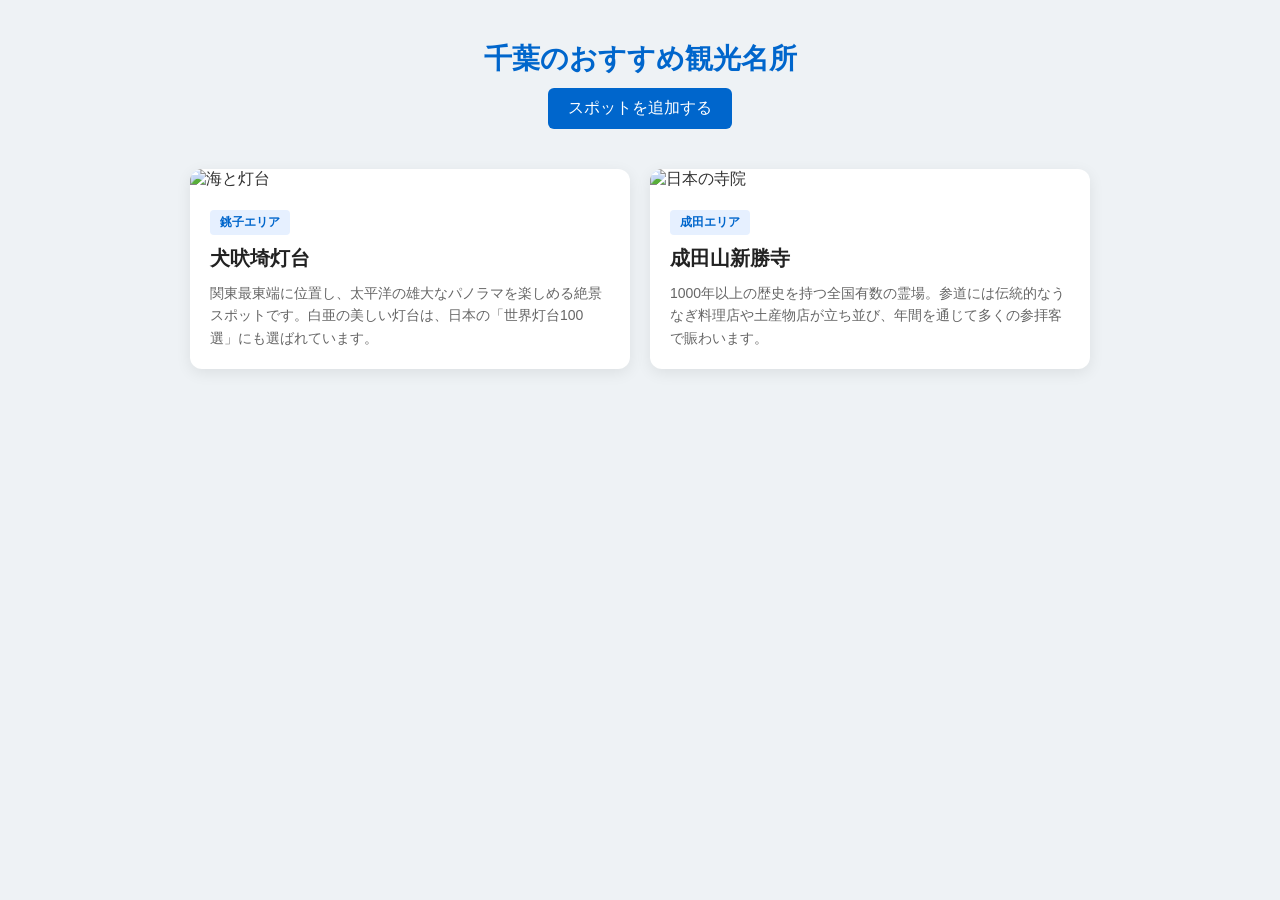
==== index.html @ cc28b860 "初回コミット: 千葉観光名所サイトの作成" ====
<!DOCTYPE html>
<html lang="ja">
<head>
    <meta charset="UTF-8">
    <meta name="viewport" content="width=device-width, initial-scale=1.0">
    <title>千葉のおすすめ観光名所</title>
    <link rel="stylesheet" href="style.css">
</head>
<body>

    <div class="header">
        <h1>千葉のおすすめ観光名所</h1>
        <!-- スポット追加ボタン -->
        <button onclick="addSpot()" style="padding: 10px 20px; font-size: 16px; background-color: #0066cc; color: white; border: none; border-radius: 6px; cursor: pointer; margin-top: 10px;">スポットを追加する</button>
    </div>

    <div class="container" id="spot-container">
        <!-- 1つ目のスポット -->
        <div class="card">
            <img class="site-image" src="https://images.unsplash.com/photo-1507525428034-b723cf961d3e?w=800" alt="海と灯台">
            <div class="content">
                <span class="tag">銚子エリア</span>
                <h2>犬吠埼灯台</h2>
                <p>関東最東端に位置し、太平洋の雄大なパノラマを楽しめる絶景スポットです。白亜の美しい灯台は、日本の「世界灯台100選」にも選ばれています。</p>
            </div>
        </div>

        <!-- 2つ目のスポット -->
        <div class="card">
            <img class="site-image" src="https://images.unsplash.com/photo-1545569341-9eb8b30979d9?w=800" alt="日本の寺院">
            <div class="content">
                <span class="tag">成田エリア</span>
                <h2>成田山新勝寺</h2>
                <p>1000年以上の歴史を持つ全国有数の霊場。参道には伝統的なうなぎ料理店や土産物店が立ち並び、年間を通じて多くの参拝客で賑わいます。</p>
            </div>
        </div>
    </div>

    <!-- JavaScriptファイルの読み込み -->
    <script src="script.js"></script>
</body>
</html>
---- style.css ----
body {
    font-family: 'Helvetica Neue', Arial, 'メイリオ', sans-serif;
    background-color: #eef2f5;
    color: #333;
    margin: 0;
    padding: 40px 20px;
}
.header {
    text-align: center;
    margin-bottom: 40px;
}
.header h1 {
    color: #0066cc;
    font-size: 28px;
    margin: 0;
}
.container {
    display: grid;
    grid-template-columns: repeat(auto-fit, minmax(300px, 1fr));
    gap: 20px;
    max-width: 900px;
    margin: 0 auto;
}
.card {
    background: #ffffff;
    border-radius: 12px;
    overflow: hidden;
    box-shadow: 0 4px 15px rgba(0,0,0,0.08);
}
.site-image {
    width: 100%;
    height: 200px;
    object-fit: cover;
}
.content {
    padding: 20px;
}
.tag {
    display: inline-block;
    background: #e6f0ff;
    color: #0066cc;
    padding: 4px 10px;
    border-radius: 4px;
    font-size: 12px;
    font-weight: bold;
    margin-bottom: 10px;
}
h2 {
    font-size: 20px;
    margin: 0 0 10px 0;
    color: #222;
}
p {
    line-height: 1.6;
    color: #666;
    font-size: 14px;
    margin: 0;
}
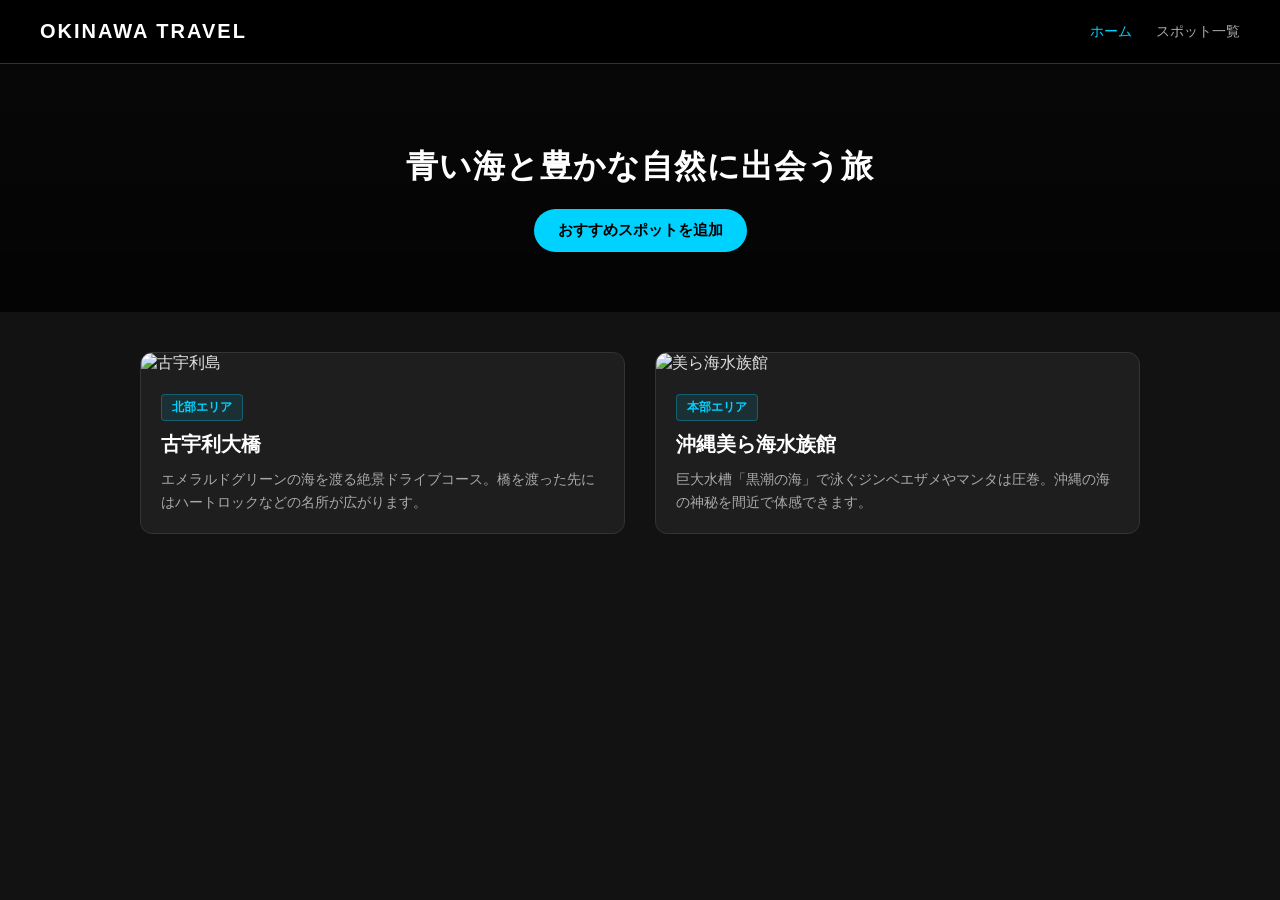
==== commit 7c81f99d: "沖縄観光テーマへ改修＆複数ページ化" ====
--- a/index.html
+++ b/index.html
@@ -3,40 +3,47 @@
 <head>
     <meta charset="UTF-8">
     <meta name="viewport" content="width=device-width, initial-scale=1.0">
-    <title>千葉のおすすめ観光名所</title>
+    <title>OKINAWA TRAVEL | 沖縄観光ガイド</title>
     <link rel="stylesheet" href="style.css">
 </head>
 <body>
 
-    <div class="header">
-        <h1>千葉のおすすめ観光名所</h1>
-        <!-- スポット追加ボタン -->
-        <button onclick="addSpot()" style="padding: 10px 20px; font-size: 16px; background-color: #0066cc; color: white; border: none; border-radius: 6px; cursor: pointer; margin-top: 10px;">スポットを追加する</button>
+    <!-- ヘッダー＆ナビゲーション -->
+    <header class="navbar">
+        <div class="logo">OKINAWA TRAVEL</div>
+        <nav>
+            <a href="index.html" class="active">ホーム</a>
+            <a href="spots.html">スポット一覧</a>
+        </nav>
+    </header>
+
+    <!-- メインビジュアル -->
+    <div class="hero">
+        <h1>青い海と豊かな自然に出会う旅</h1>
+        <button onclick="addSpot()" class="btn-primary">おすすめスポットを追加</button>
     </div>
 
+    <!-- コンテンツカード -->
     <div class="container" id="spot-container">
-        <!-- 1つ目のスポット -->
         <div class="card">
-            <img class="site-image" src="https://images.unsplash.com/photo-1507525428034-b723cf961d3e?w=800" alt="海と灯台">
+            <img class="site-image" src="https://images.unsplash.com/photo-1507525428034-b723cf961d3e?w=800" alt="古宇利島">
             <div class="content">
-                <span class="tag">銚子エリア</span>
-                <h2>犬吠埼灯台</h2>
-                <p>関東最東端に位置し、太平洋の雄大なパノラマを楽しめる絶景スポットです。白亜の美しい灯台は、日本の「世界灯台100選」にも選ばれています。</p>
+                <span class="tag">北部エリア</span>
+                <h2>古宇利大橋</h2>
+                <p>エメラルドグリーンの海を渡る絶景ドライブコース。橋を渡った先にはハートロックなどの名所が広がります。</p>
             </div>
         </div>
 
-        <!-- 2つ目のスポット -->
         <div class="card">
-            <img class="site-image" src="https://images.unsplash.com/photo-1545569341-9eb8b30979d9?w=800" alt="日本の寺院">
+            <img class="site-image" src="https://images.unsplash.com/photo-1545569341-9eb8b30979d9?w=800" alt="美ら海水族館">
             <div class="content">
-                <span class="tag">成田エリア</span>
-                <h2>成田山新勝寺</h2>
-                <p>1000年以上の歴史を持つ全国有数の霊場。参道には伝統的なうなぎ料理店や土産物店が立ち並び、年間を通じて多くの参拝客で賑わいます。</p>
+                <span class="tag">本部エリア</span>
+                <h2>沖縄美ら海水族館</h2>
+                <p>巨大水槽「黒潮の海」で泳ぐジンベエザメやマンタは圧巻。沖縄の海の神秘を間近で体感できます。</p>
             </div>
         </div>
     </div>
 
-    <!-- JavaScriptファイルの読み込み -->
     <script src="script.js"></script>
 </body>
 </html>
--- a/style.css
+++ b/style.css
@@ -1,35 +1,92 @@
 body {
     font-family: 'Helvetica Neue', Arial, 'メイリオ', sans-serif;
-    background-color: #eef2f5;
-    color: #333;
+    background-color: #121212;
+    color: #e0e0e0;
     margin: 0;
-    padding: 40px 20px;
+    padding: 0 0 60px 0;
 }
-.header {
+
+/* ナビゲーションバー */
+.navbar {
+    display: flex;
+    justify-content: space-between;
+    align-items: center;
+    padding: 20px 40px;
+    background-color: #000000;
+    border-bottom: 1px solid #333;
+}
+.logo {
+    font-size: 20px;
+    font-weight: bold;
+    letter-spacing: 2px;
+    color: #fff;
+}
+.navbar nav a {
+    color: #aaa;
+    text-decoration: none;
+    margin-left: 20px;
+    font-size: 14px;
+    transition: color 0.3s;
+}
+.navbar nav a:hover,
+.navbar nav a.active {
+    color: #00d2ff;
+}
+
+/* メインビジュアル */
+.hero {
     text-align: center;
+    padding: 60px 20px;
+    background: linear-gradient(rgba(0,0,0,0.6), rgba(0,0,0,0.8)), url('https://images.unsplash.com/photo-1507525428034-b723cf961d3e?w=1200');
+    background-size: cover;
+    background-position: center;
     margin-bottom: 40px;
 }
-.header h1 {
-    color: #0066cc;
-    font-size: 28px;
-    margin: 0;
+.hero h1 {
+    font-size: 32px;
+    color: #fff;
+    margin-bottom: 20px;
+    letter-spacing: 1px;
 }
+
+.btn-primary {
+    padding: 12px 24px;
+    font-size: 15px;
+    background-color: #00d2ff;
+    color: #000;
+    font-weight: bold;
+    border: none;
+    border-radius: 30px;
+    cursor: pointer;
+    transition: transform 0.2s;
+}
+.btn-primary:hover {
+    transform: scale(1.05);
+}
+
+/* カードレイアウト */
 .container {
     display: grid;
     grid-template-columns: repeat(auto-fit, minmax(300px, 1fr));
-    gap: 20px;
-    max-width: 900px;
+    gap: 30px;
+    max-width: 1000px;
     margin: 0 auto;
+    padding: 0 20px;
 }
 .card {
-    background: #ffffff;
+    background: #1e1e1e;
     border-radius: 12px;
     overflow: hidden;
-    box-shadow: 0 4px 15px rgba(0,0,0,0.08);
+    border: 1px solid #333;
+    transition: transform 0.3s, box-shadow 0.3s;
+}
+.card:hover {
+    transform: translateY(-5px);
+    box-shadow: 0 8px 20px rgba(0, 210, 255, 0.15);
 }
 .site-image {
     width: 100%;
-    height: 200px;
+    height: 220px;
     object-fit: cover;
 }
 .content {
@@ -37,22 +94,23 @@
 }
 .tag {
     display: inline-block;
-    background: #e6f0ff;
-    color: #0066cc;
+    background: #00d2ff1a;
+    color: #00d2ff;
     padding: 4px 10px;
     border-radius: 4px;
     font-size: 12px;
     font-weight: bold;
     margin-bottom: 10px;
+    border: 1px solid #00d2ff4d;
 }
 h2 {
     font-size: 20px;
     margin: 0 0 10px 0;
-    color: #222;
+    color: #fff;
 }
 p {
     line-height: 1.6;
-    color: #666;
+    color: #aaa;
     font-size: 14px;
     margin: 0;
 }
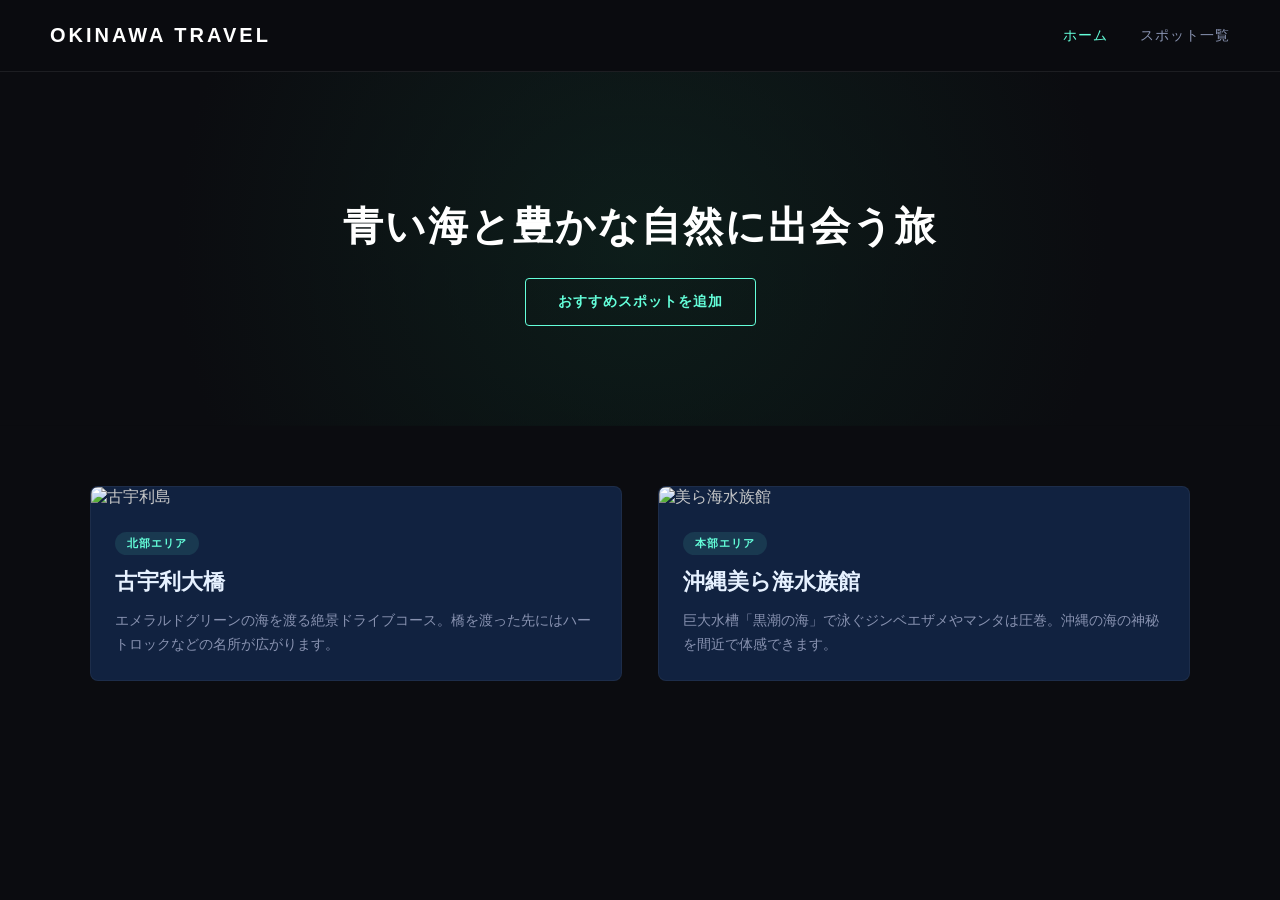
==== commit a2e0a9b7: "スクロールアニメーション対応完了" ====
--- a/index.html
+++ b/index.html
@@ -19,13 +19,13 @@
 
     <!-- メインビジュアル -->
     <div class="hero">
-        <h1>青い海と豊かな自然に出会う旅</h1>
-        <button onclick="addSpot()" class="btn-primary">おすすめスポットを追加</button>
+        <h1 class="fade-in-target">青い海と豊かな自然に出会う旅</h1>
+        <button onclick="addSpot()" class="btn-primary fade-in-target">おすすめスポットを追加</button>
     </div>
 
     <!-- コンテンツカード -->
     <div class="container" id="spot-container">
-        <div class="card">
+        <div class="card fade-in-target">
             <img class="site-image" src="https://images.unsplash.com/photo-1507525428034-b723cf961d3e?w=800" alt="古宇利島">
             <div class="content">
                 <span class="tag">北部エリア</span>
@@ -34,7 +34,7 @@
             </div>
         </div>
 
-        <div class="card">
+        <div class="card fade-in-target">
             <img class="site-image" src="https://images.unsplash.com/photo-1545569341-9eb8b30979d9?w=800" alt="美ら海水族館">
             <div class="content">
                 <span class="tag">本部エリア</span>
--- a/style.css
+++ b/style.css
@@ -1,9 +1,10 @@
 body {
     font-family: 'Helvetica Neue', Arial, 'メイリオ', sans-serif;
-    background-color: #121212;
-    color: #e0e0e0;
+    background-color: #0b0c10;
+    color: #c5c6c7;
     margin: 0;
-    padding: 0 0 60px 0;
+    padding: 0 0 80px 0;
+    overflow-x: hidden;
 }
 
 /* ナビゲーションバー */
@@ -11,106 +12,140 @@
     display: flex;
     justify-content: space-between;
     align-items: center;
-    padding: 20px 40px;
-    background-color: #000000;
-    border-bottom: 1px solid #333;
+    padding: 24px 50px;
+    background: rgba(11, 12, 16, 0.85);
+    backdrop-filter: blur(10px);
+    position: sticky;
+    top: 0;
+    z-index: 100;
+    border-bottom: 1px solid rgba(255, 255, 255, 0.08);
 }
 .logo {
     font-size: 20px;
-    font-weight: bold;
-    letter-spacing: 2px;
+    font-weight: 700;
+    letter-spacing: 3px;
     color: #fff;
 }
 .navbar nav a {
-    color: #aaa;
+    color: #8892b0;
     text-decoration: none;
-    margin-left: 20px;
+    margin-left: 28px;
     font-size: 14px;
-    transition: color 0.3s;
+    letter-spacing: 1px;
+    transition: all 0.3s ease;
 }
 .navbar nav a:hover,
 .navbar nav a.active {
-    color: #00d2ff;
+    color: #64ffda;
 }
 
 /* メインビジュアル */
 .hero {
     text-align: center;
-    padding: 60px 20px;
-    background: linear-gradient(rgba(0,0,0,0.6), rgba(0,0,0,0.8)), url('https://images.unsplash.com/photo-1507525428034-b723cf961d3e?w=1200');
+    padding: 100px 20px;
+    background: radial-gradient(circle at center, rgba(100, 255, 218, 0.1) 0%, rgba(11, 12, 16, 1) 70%),
+                linear-gradient(rgba(0,0,0,0.6), rgba(0,0,0,0.8)), 
+                url('https://images.unsplash.com/photo-1507525428034-b723cf961d3e?w=1200');
     background-size: cover;
     background-position: center;
-    margin-bottom: 40px;
+    margin-bottom: 60px;
 }
 .hero h1 {
-    font-size: 32px;
-    color: #fff;
-    margin-bottom: 20px;
-    letter-spacing: 1px;
+    font-size: 40px;
+    color: #ffffff;
+    margin-bottom: 24px;
+    letter-spacing: 2px;
+    font-weight: 700;
 }
 
 .btn-primary {
-    padding: 12px 24px;
-    font-size: 15px;
-    background-color: #00d2ff;
-    color: #000;
-    font-weight: bold;
-    border: none;
-    border-radius: 30px;
+    padding: 14px 32px;
+    font-size: 14px;
+    background: transparent;
+    color: #64ffda;
+    font-weight: 600;
+    letter-spacing: 1px;
+    border: 1px solid #64ffda;
+    border-radius: 4px;
     cursor: pointer;
-    transition: transform 0.2s;
+    transition: all 0.3s ease;
 }
 .btn-primary:hover {
-    transform: scale(1.05);
+    background: rgba(100, 255, 218, 0.1);
+    transform: translateY(-3px);
+    box-shadow: 0 10px 20px -10px rgba(100, 255, 218, 0.3);
 }
 
 /* カードレイアウト */
 .container {
     display: grid;
-    grid-template-columns: repeat(auto-fit, minmax(300px, 1fr));
-    gap: 30px;
-    max-width: 1000px;
+    grid-template-columns: repeat(auto-fit, minmax(320px, 1fr));
+    gap: 36px;
+    max-width: 1100px;
     margin: 0 auto;
-    padding: 0 20px;
+    padding: 0 24px;
 }
 .card {
-    background: #1e1e1e;
-    border-radius: 12px;
+    background: #112240;
+    border-radius: 8px;
     overflow: hidden;
-    border: 1px solid #333;
-    transition: transform 0.3s, box-shadow 0.3s;
+    border: 1px solid rgba(255, 255, 255, 0.05);
+    transition: all 0.4s cubic-bezier(0.25, 1, 0.5, 1);
 }
 .card:hover {
-    transform: translateY(-5px);
-    box-shadow: 0 8px 20px rgba(0, 210, 255, 0.15);
+    transform: translateY(-8px);
+    box-shadow: 0 20px 30px -15px rgba(2, 12, 27, 0.7), 0 0 15px rgba(100, 255, 218, 0.2);
+    border-color: rgba(100, 255, 218, 0.3);
 }
+
 .site-image {
     width: 100%;
     height: 220px;
     object-fit: cover;
+    transition: transform 0.5s ease;
 }
+.card:hover .site-image {
+    transform: scale(1.05); /* マウスホバーで画像を拡大 */
+}
+
 .content {
-    padding: 20px;
+    padding: 24px;
 }
 .tag {
     display: inline-block;
-    background: #00d2ff1a;
-    color: #00d2ff;
-    padding: 4px 10px;
-    border-radius: 4px;
-    font-size: 12px;
-    font-weight: bold;
-    margin-bottom: 10px;
-    border: 1px solid #00d2ff4d;
+    background: rgba(100, 255, 218, 0.1);
+    color: #64ffda;
+    padding: 4px 12px;
+    border-radius: 20px;
+    font-size: 11px;
+    font-weight: 600;
+    letter-spacing: 1px;
+    margin-bottom: 12px;
 }
 h2 {
-    font-size: 20px;
-    margin: 0 0 10px 0;
-    color: #fff;
+    font-size: 22px;
+    margin: 0 0 12px 0;
+    color: #e6f1ff;
+    font-weight: 600;
 }
 p {
-    line-height: 1.6;
-    color: #aaa;
+    line-height: 1.7;
+    color: #8892b0;
     font-size: 14px;
     margin: 0;
+}
+
+/* ==========================================
+   スクロール発火アニメーション設定
+   ========================================== */
+.fade-in-target {
+    opacity: 0;
+    transform: translateY(40px);
+    transition: opacity 0.8s ease, transform 0.8s cubic-bezier(0.16, 1, 0.3, 1);
+}
+
+/* JavaScriptでこのクラスが付くと浮き上がる */
+.fade-in-target.visible {
+    opacity: 1;
+    transform: translateY(0);
 }
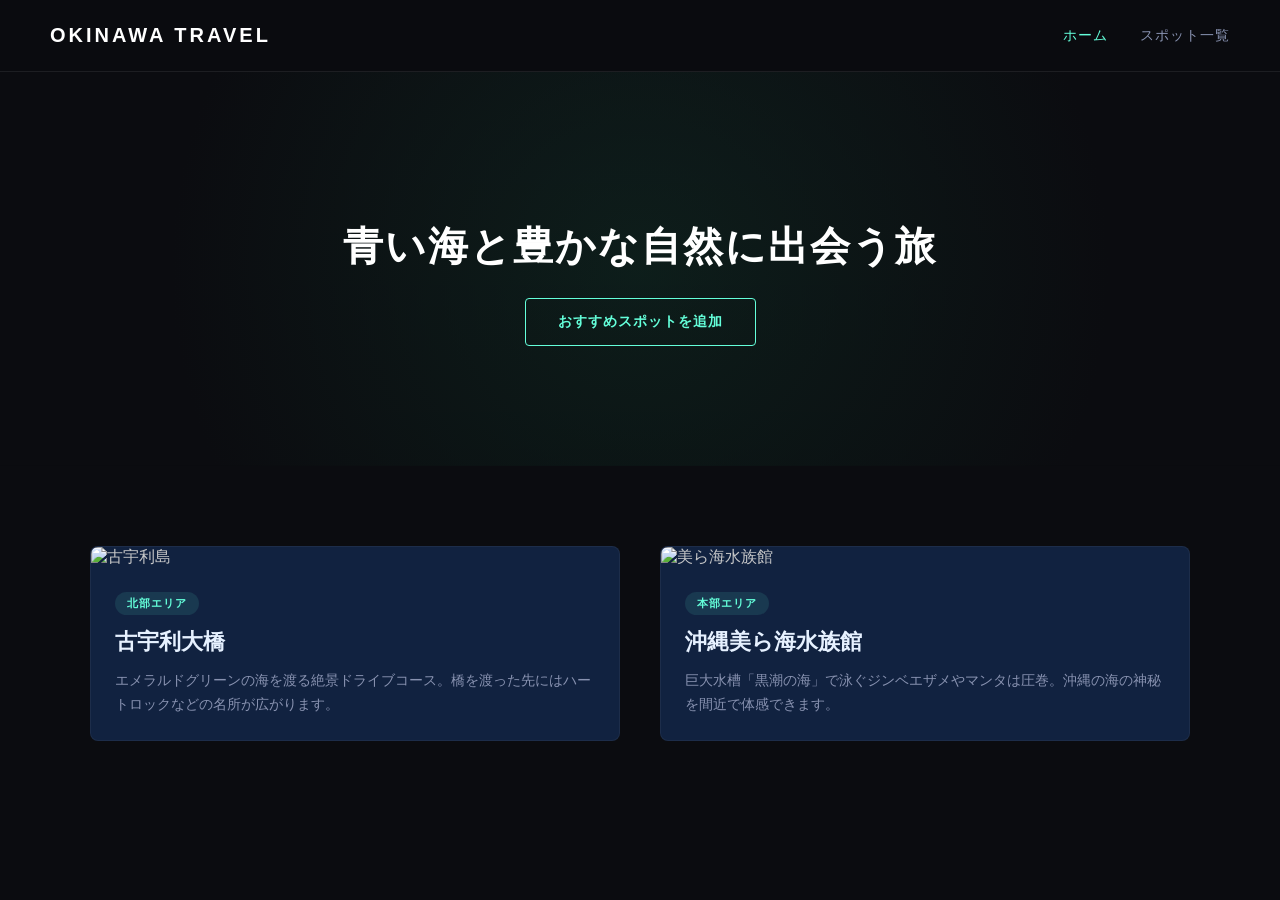
==== commit 7552678b: "スクロール位置連動アニメーションへ完全修正" ====
--- a/index.html
+++ b/index.html
@@ -19,13 +19,13 @@
 
     <!-- メインビジュアル -->
     <div class="hero">
-        <h1 class="fade-in-target">青い海と豊かな自然に出会う旅</h1>
-        <button onclick="addSpot()" class="btn-primary fade-in-target">おすすめスポットを追加</button>
+        <h1 class="scroll-fade">青い海と豊かな自然に出会う旅</h1>
+        <button onclick="addSpot()" class="btn-primary scroll-fade">おすすめスポットを追加</button>
     </div>
 
     <!-- コンテンツカード -->
     <div class="container" id="spot-container">
-        <div class="card fade-in-target">
+        <div class="card scroll-fade">
             <img class="site-image" src="https://images.unsplash.com/photo-1507525428034-b723cf961d3e?w=800" alt="古宇利島">
             <div class="content">
                 <span class="tag">北部エリア</span>
@@ -34,7 +34,7 @@
             </div>
         </div>
 
-        <div class="card fade-in-target">
+        <div class="card scroll-fade">
             <img class="site-image" src="https://images.unsplash.com/photo-1545569341-9eb8b30979d9?w=800" alt="美ら海水族館">
             <div class="content">
                 <span class="tag">本部エリア</span>
--- a/style.css
+++ b/style.css
@@ -3,7 +3,7 @@
     background-color: #0b0c10;
     color: #c5c6c7;
     margin: 0;
-    padding: 0 0 80px 0;
+    padding: 0 0 100px 0;
     overflow-x: hidden;
 }
 
@@ -13,7 +13,7 @@
     justify-content: space-between;
     align-items: center;
     padding: 24px 50px;
-    background: rgba(11, 12, 16, 0.85);
+    background: rgba(11, 12, 16, 0.9);
     backdrop-filter: blur(10px);
     position: sticky;
     top: 0;
@@ -42,13 +42,13 @@
 /* メインビジュアル */
 .hero {
     text-align: center;
-    padding: 100px 20px;
+    padding: 120px 20px;
     background: radial-gradient(circle at center, rgba(100, 255, 218, 0.1) 0%, rgba(11, 12, 16, 1) 70%),
                 linear-gradient(rgba(0,0,0,0.6), rgba(0,0,0,0.8)), 
                 url('https://images.unsplash.com/photo-1507525428034-b723cf961d3e?w=1200');
     background-size: cover;
     background-position: center;
-    margin-bottom: 60px;
+    margin-bottom: 80px;
 }
 .hero h1 {
     font-size: 40px;
@@ -80,7 +80,7 @@
 .container {
     display: grid;
     grid-template-columns: repeat(auto-fit, minmax(320px, 1fr));
-    gap: 36px;
+    gap: 40px;
     max-width: 1100px;
     margin: 0 auto;
     padding: 0 24px;
@@ -90,7 +90,7 @@
     border-radius: 8px;
     overflow: hidden;
     border: 1px solid rgba(255, 255, 255, 0.05);
-    transition: all 0.4s cubic-bezier(0.25, 1, 0.5, 1);
+    transition: transform 0.4s cubic-bezier(0.25, 1, 0.5, 1), box-shadow 0.4s ease, border-color 0.4s ease;
 }
 .card:hover {
     transform: translateY(-8px);
@@ -105,7 +105,7 @@
     transition: transform 0.5s ease;
 }
 .card:hover .site-image {
-    transform: scale(1.05); /* マウスホバーで画像を拡大 */
+    transform: scale(1.05);
 }
 
 .content {
@@ -136,16 +136,16 @@
 }
 
 /* ==========================================
-   スクロール発火アニメーション設定
+   スクロール発火用スタイル（初期状態は完全非表示）
    ========================================== */
-.fade-in-target {
+.scroll-fade {
     opacity: 0;
-    transform: translateY(40px);
-    transition: opacity 0.8s ease, transform 0.8s cubic-bezier(0.16, 1, 0.3, 1);
+    transform: translateY(60px); /* 最初は60px下に隠しておく */
+    transition: opacity 1s cubic-bezier(0.16, 1, 0.3, 1), transform 1s cubic-bezier(0.16, 1, 0.3, 1);
 }
 
-/* JavaScriptでこのクラスが付くと浮き上がる */
-.fade-in-target.visible {
+/* スクロールして画面に入った時につくクラス */
+.scroll-fade.is-visible {
     opacity: 1;
-    transform: translateY(0);
+    transform: translateY(0); /* 元の位置へ滑らかに移動 */
 }
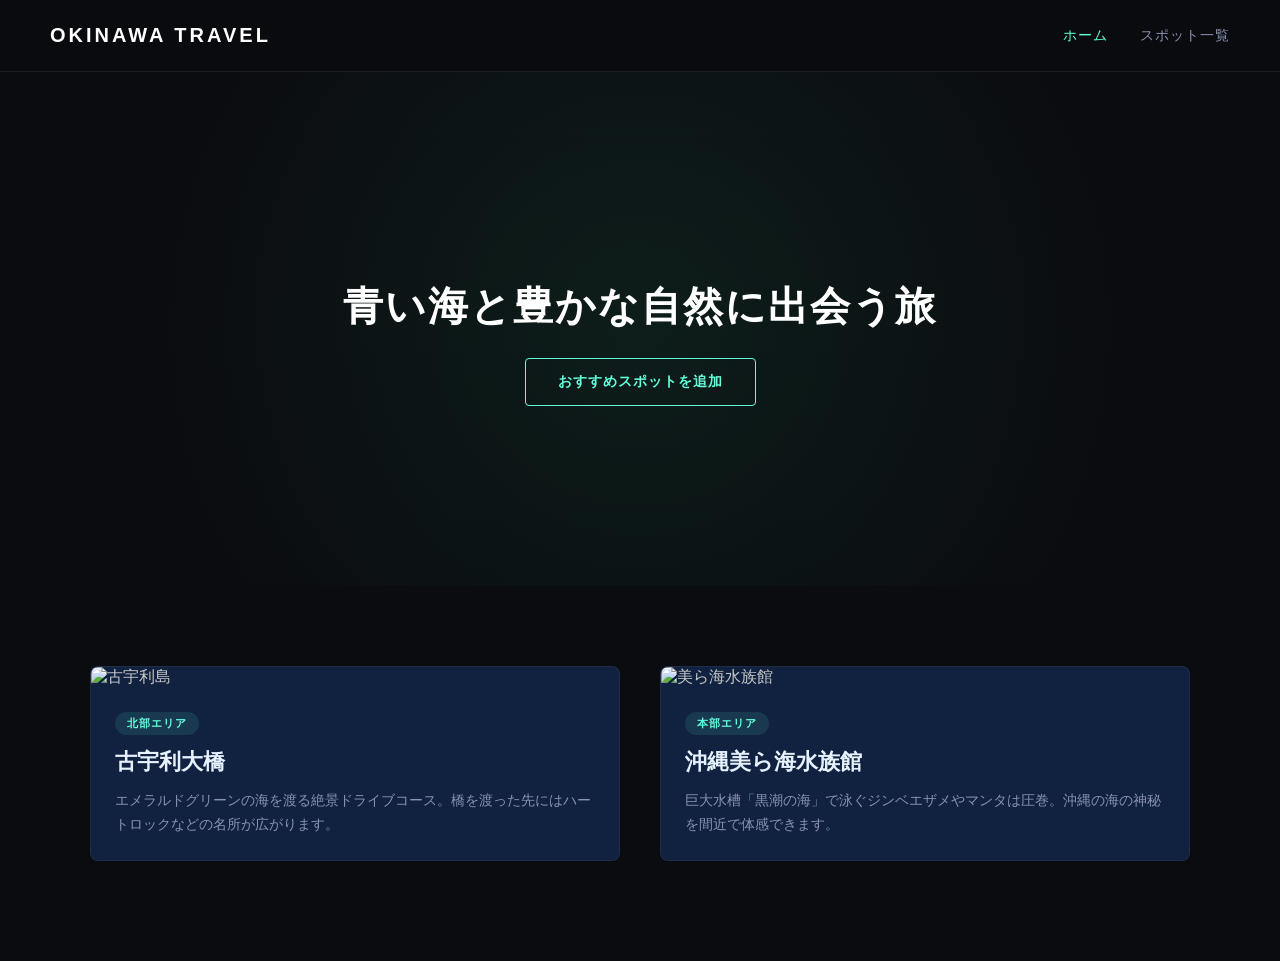
==== commit e0d12dfc: "アニメーション発火位置調整と画像差し替え" ====
--- a/index.html
+++ b/index.html
@@ -8,7 +8,6 @@
 </head>
 <body>
 
-    <!-- ヘッダー＆ナビゲーション -->
     <header class="navbar">
         <div class="logo">OKINAWA TRAVEL</div>
         <nav>
@@ -17,13 +16,11 @@
         </nav>
     </header>
 
-    <!-- メインビジュアル -->
     <div class="hero">
         <h1 class="scroll-fade">青い海と豊かな自然に出会う旅</h1>
         <button onclick="addSpot()" class="btn-primary scroll-fade">おすすめスポットを追加</button>
     </div>
 
-    <!-- コンテンツカード -->
     <div class="container" id="spot-container">
         <div class="card scroll-fade">
             <img class="site-image" src="https://images.unsplash.com/photo-1507525428034-b723cf961d3e?w=800" alt="古宇利島">
@@ -35,7 +32,7 @@
         </div>
 
         <div class="card scroll-fade">
-            <img class="site-image" src="https://images.unsplash.com/photo-1545569341-9eb8b30979d9?w=800" alt="美ら海水族館">
+            <img class="site-image" src="https://images.unsplash.com/photo-1544551763-46a013bb70d5?w=800" alt="美ら海水族館">
             <div class="content">
                 <span class="tag">本部エリア</span>
                 <h2>沖縄美ら海水族館</h2>
--- a/style.css
+++ b/style.css
@@ -39,10 +39,10 @@
     color: #64ffda;
 }
 
-/* メインビジュアル */
+/* メインビジュアル（縦幅を広げてカードを画面下に押し出す） */
 .hero {
     text-align: center;
-    padding: 120px 20px;
+    padding: 180px 20px;
     background: radial-gradient(circle at center, rgba(100, 255, 218, 0.1) 0%, rgba(11, 12, 16, 1) 70%),
                 linear-gradient(rgba(0,0,0,0.6), rgba(0,0,0,0.8)), 
                 url('https://images.unsplash.com/photo-1507525428034-b723cf961d3e?w=1200');
@@ -136,16 +136,16 @@
 }
 
 /* ==========================================
-   スクロール発火用スタイル（初期状態は完全非表示）
+   スクロールアニメーション（80px下から浮き出る）
    ========================================== */
 .scroll-fade {
     opacity: 0;
-    transform: translateY(60px); /* 最初は60px下に隠しておく */
-    transition: opacity 1s cubic-bezier(0.16, 1, 0.3, 1), transform 1s cubic-bezier(0.16, 1, 0.3, 1);
+    transform: translateY(80px); /* 最初は80px下に隠す */
+    transition: opacity 0.8s ease-out, transform 0.8s ease-out;
 }
 
-/* スクロールして画面に入った時につくクラス */
+/* 画面内に入ったら発火 */
 .scroll-fade.is-visible {
     opacity: 1;
-    transform: translateY(0); /* 元の位置へ滑らかに移動 */
+    transform: translateY(0);
 }
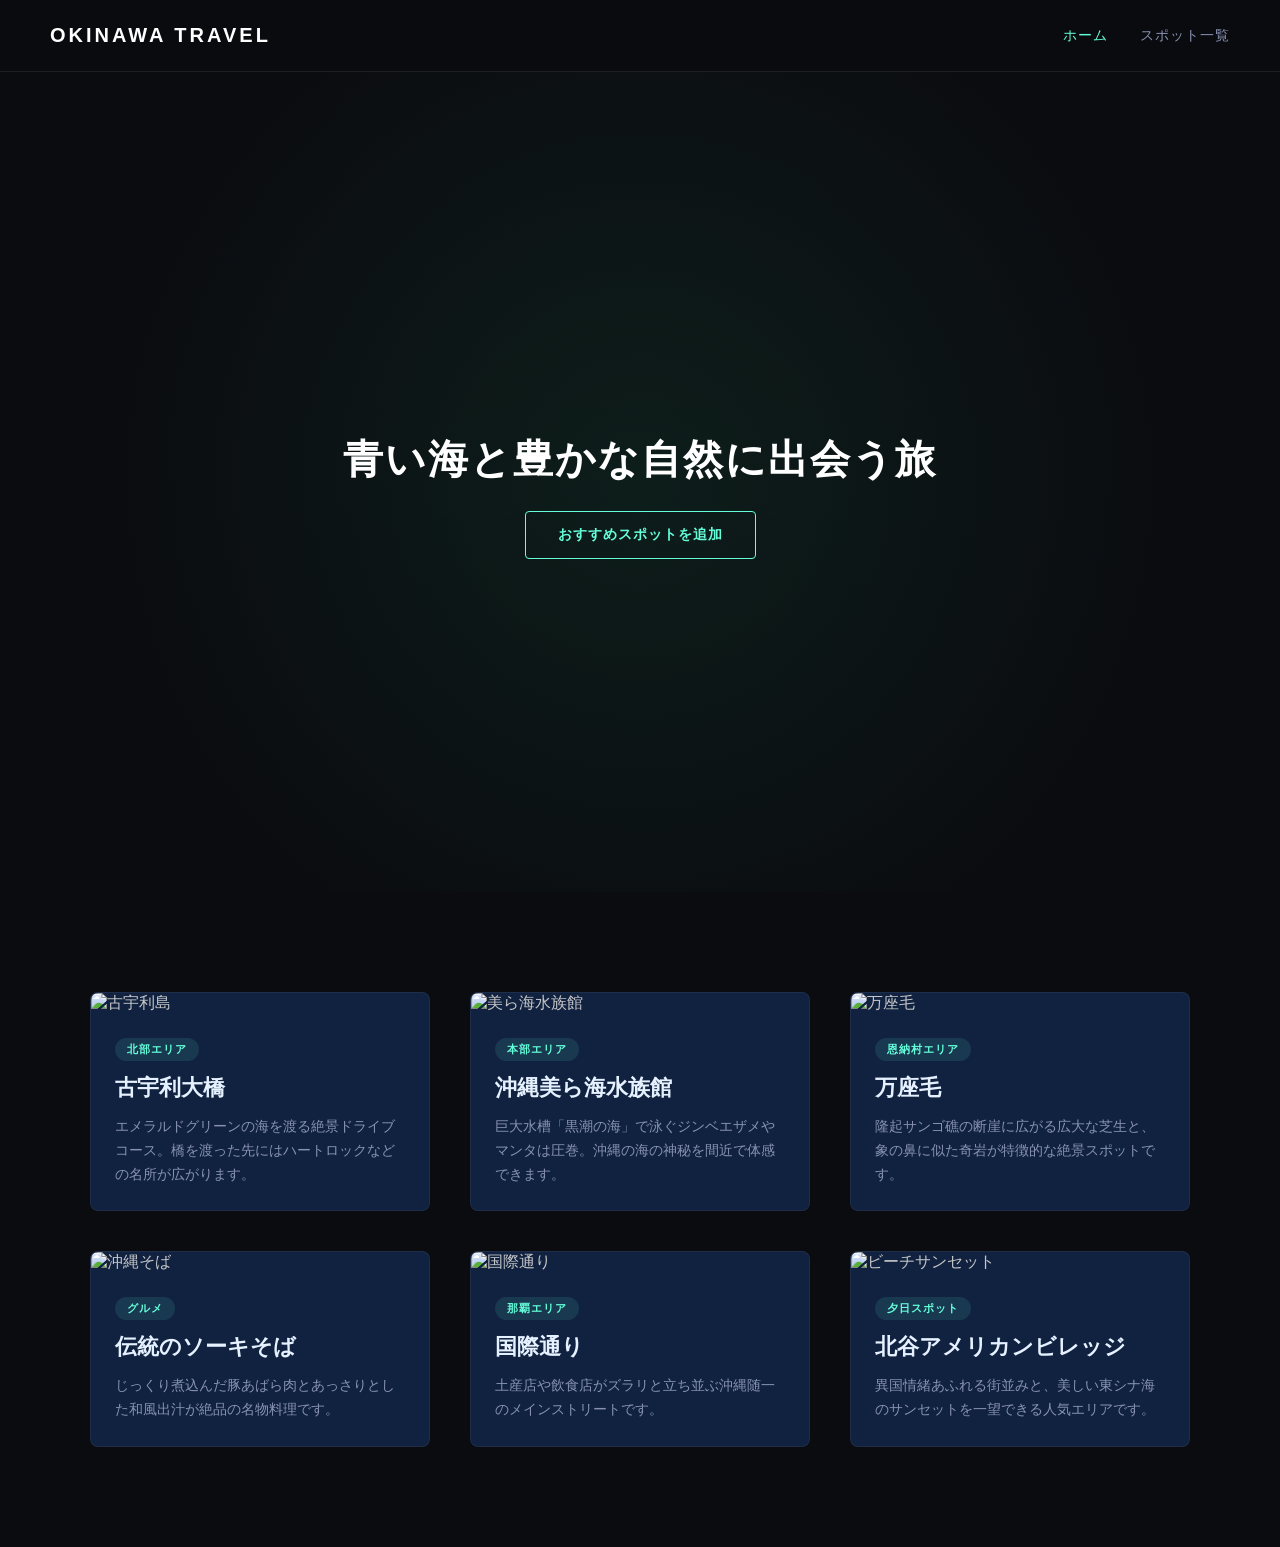
==== commit 2932e2db: "カード追加とアニメーション強調" ====
--- a/index.html
+++ b/index.html
@@ -17,11 +17,12 @@
     </header>
 
     <div class="hero">
-        <h1 class="scroll-fade">青い海と豊かな自然に出会う旅</h1>
-        <button onclick="addSpot()" class="btn-primary scroll-fade">おすすめスポットを追加</button>
+        <h1>青い海と豊かな自然に出会う旅</h1>
+        <button onclick="addSpot()" class="btn-primary">おすすめスポットを追加</button>
     </div>
 
     <div class="container" id="spot-container">
+        
         <div class="card scroll-fade">
             <img class="site-image" src="https://images.unsplash.com/photo-1507525428034-b723cf961d3e?w=800" alt="古宇利島">
             <div class="content">
@@ -39,6 +40,43 @@
                 <p>巨大水槽「黒潮の海」で泳ぐジンベエザメやマンタは圧巻。沖縄の海の神秘を間近で体感できます。</p>
             </div>
         </div>
+
+        <div class="card scroll-fade">
+            <img class="site-image" src="https://images.unsplash.com/photo-1540206395-68808572332f?w=800" alt="万座毛">
+            <div class="content">
+                <span class="tag">恩納村エリア</span>
+                <h2>万座毛</h2>
+                <p>隆起サンゴ礁の断崖に広がる広大な芝生と、象の鼻に似た奇岩が特徴的な絶景スポットです。</p>
+            </div>
+        </div>
+
+        <div class="card scroll-fade">
+            <img class="site-image" src="https://images.unsplash.com/photo-1569718212165-3a8278d5f624?w=800" alt="沖縄そば">
+            <div class="content">
+                <span class="tag">グルメ</span>
+                <h2>伝統のソーキそば</h2>
+                <p>じっくり煮込んだ豚あばら肉とあっさりとした和風出汁が絶品の名物料理です。</p>
+            </div>
+        </div>
+
+        <div class="card scroll-fade">
+            <img class="site-image" src="https://images.unsplash.com/photo-1519046904884-53103b34b206?w=800" alt="国際通り">
+            <div class="content">
+                <span class="tag">那覇エリア</span>
+                <h2>国際通り</h2>
+                <p>土産店や飲食店がズラリと立ち並ぶ沖縄随一のメインストリートです。</p>
+            </div>
+        </div>
+
+        <div class="card scroll-fade">
+            <img class="site-image" src="https://images.unsplash.com/photo-1506953823976-52e1fdc0149a?w=800" alt="ビーチサンセット">
+            <div class="content">
+                <span class="tag">夕日スポット</span>
+                <h2>北谷アメリカンビレッジ</h2>
+                <p>異国情緒あふれる街並みと、美しい東シナ海のサンセットを一望できる人気エリアです。</p>
+            </div>
+        </div>
+
     </div>
 
     <script src="script.js"></script>
--- a/style.css
+++ b/style.css
@@ -39,16 +39,20 @@
     color: #64ffda;
 }
 
-/* メインビジュアル（縦幅を広げてカードを画面下に押し出す） */
+/* メインビジュアル（画面いっぱいの高さにしてカードを完全に画面外へ押し出す） */
 .hero {
-    text-align: center;
-    padding: 180px 20px;
+    display: flex;
+    flex-direction: column;
+    justify-content: center;
+    align-items: center;
+    min-height: calc(100vh - 80px); /* 画面の高さを100%使う */
+    padding: 0 20px;
     background: radial-gradient(circle at center, rgba(100, 255, 218, 0.1) 0%, rgba(11, 12, 16, 1) 70%),
                 linear-gradient(rgba(0,0,0,0.6), rgba(0,0,0,0.8)), 
                 url('https://images.unsplash.com/photo-1507525428034-b723cf961d3e?w=1200');
     background-size: cover;
     background-position: center;
-    margin-bottom: 80px;
+    margin-bottom: 100px;
 }
 .hero h1 {
     font-size: 40px;
@@ -136,16 +140,16 @@
 }
 
 /* ==========================================
-   スクロールアニメーション（80px下から浮き出る）
+   スクロールアニメーション（初期状態は100px下＆完全透明）
    ========================================== */
 .scroll-fade {
     opacity: 0;
-    transform: translateY(80px); /* 最初は80px下に隠す */
-    transition: opacity 0.8s ease-out, transform 0.8s ease-out;
+    transform: translateY(100px);
+    transition: opacity 1s cubic-bezier(0.16, 1, 0.3, 1), transform 1s cubic-bezier(0.16, 1, 0.3, 1);
 }
 
-/* 画面内に入ったら発火 */
+/* 画面内に入ったときにつくクラス */
 .scroll-fade.is-visible {
-    opacity: 1;
-    transform: translateY(0);
+    opacity: 1 !important;
+    transform: translateY(0) !important;
 }
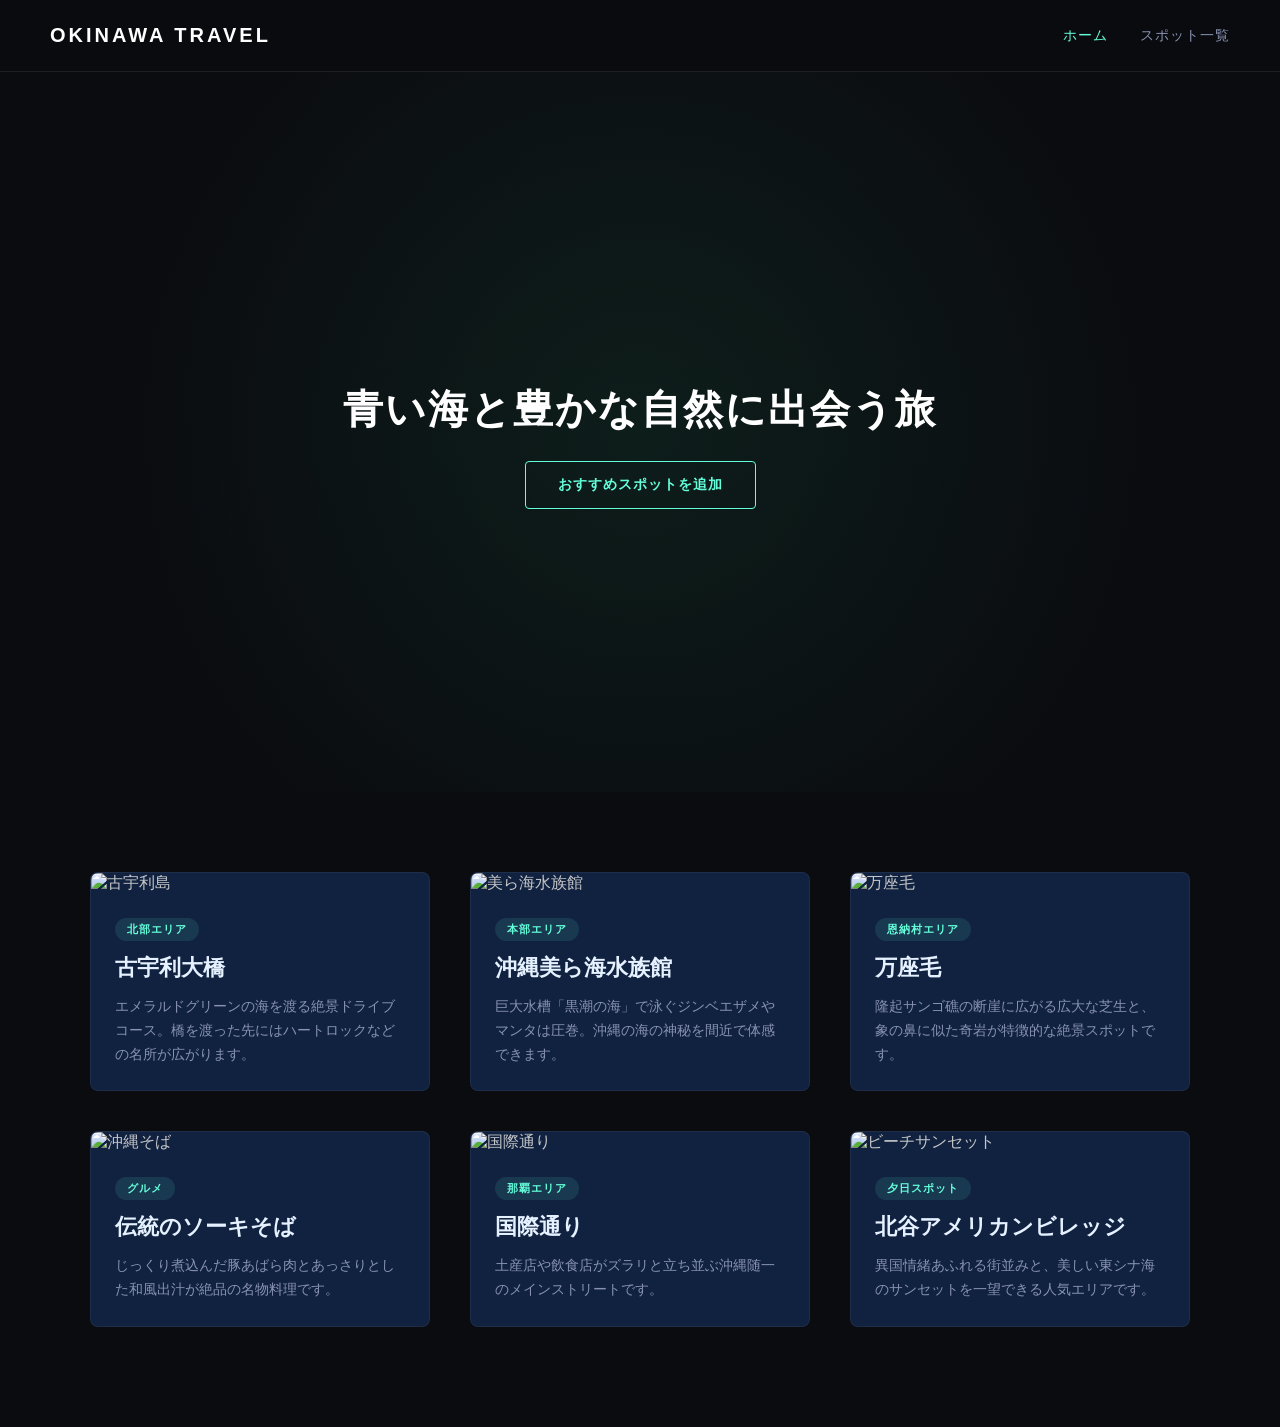
==== commit dce2214c: "MENSHO風スクロールアニメーション完全実装" ====
--- a/index.html
+++ b/index.html
@@ -17,8 +17,8 @@
     </header>
 
     <div class="hero">
-        <h1>青い海と豊かな自然に出会う旅</h1>
-        <button onclick="addSpot()" class="btn-primary">おすすめスポットを追加</button>
+        <h1 class="scroll-fade">青い海と豊かな自然に出会う旅</h1>
+        <button onclick="addSpot()" class="btn-primary scroll-fade">おすすめスポットを追加</button>
     </div>
 
     <div class="container" id="spot-container">
--- a/style.css
+++ b/style.css
@@ -39,20 +39,20 @@
     color: #64ffda;
 }
 
-/* メインビジュアル（画面いっぱいの高さにしてカードを完全に画面外へ押し出す） */
+/* メインビジュアル */
 .hero {
     display: flex;
     flex-direction: column;
     justify-content: center;
     align-items: center;
-    min-height: calc(100vh - 80px); /* 画面の高さを100%使う */
+    min-height: 80vh;
     padding: 0 20px;
     background: radial-gradient(circle at center, rgba(100, 255, 218, 0.1) 0%, rgba(11, 12, 16, 1) 70%),
                 linear-gradient(rgba(0,0,0,0.6), rgba(0,0,0,0.8)), 
                 url('https://images.unsplash.com/photo-1507525428034-b723cf961d3e?w=1200');
     background-size: cover;
     background-position: center;
-    margin-bottom: 100px;
+    margin-bottom: 80px;
 }
 .hero h1 {
     font-size: 40px;
@@ -140,16 +140,17 @@
 }
 
 /* ==========================================
-   スクロールアニメーション（初期状態は100px下＆完全透明）
+   MENSHO風 スクロールアニメーション設定
    ========================================== */
 .scroll-fade {
     opacity: 0;
-    transform: translateY(100px);
-    transition: opacity 1s cubic-bezier(0.16, 1, 0.3, 1), transform 1s cubic-bezier(0.16, 1, 0.3, 1);
+    transform: translateY(80px); /* 初期状態で80px下 */
+    transition: opacity 1.2s cubic-bezier(0.215, 0.61, 0.355, 1), 
+                transform 1.2s cubic-bezier(0.215, 0.61, 0.355, 1);
 }
 
-/* 画面内に入ったときにつくクラス */
+/* スクロールして画面に入ったタイミングで付与されるクラス */
 .scroll-fade.is-visible {
-    opacity: 1 !important;
-    transform: translateY(0) !important;
+    opacity: 1;
+    transform: translateY(0);
 }
